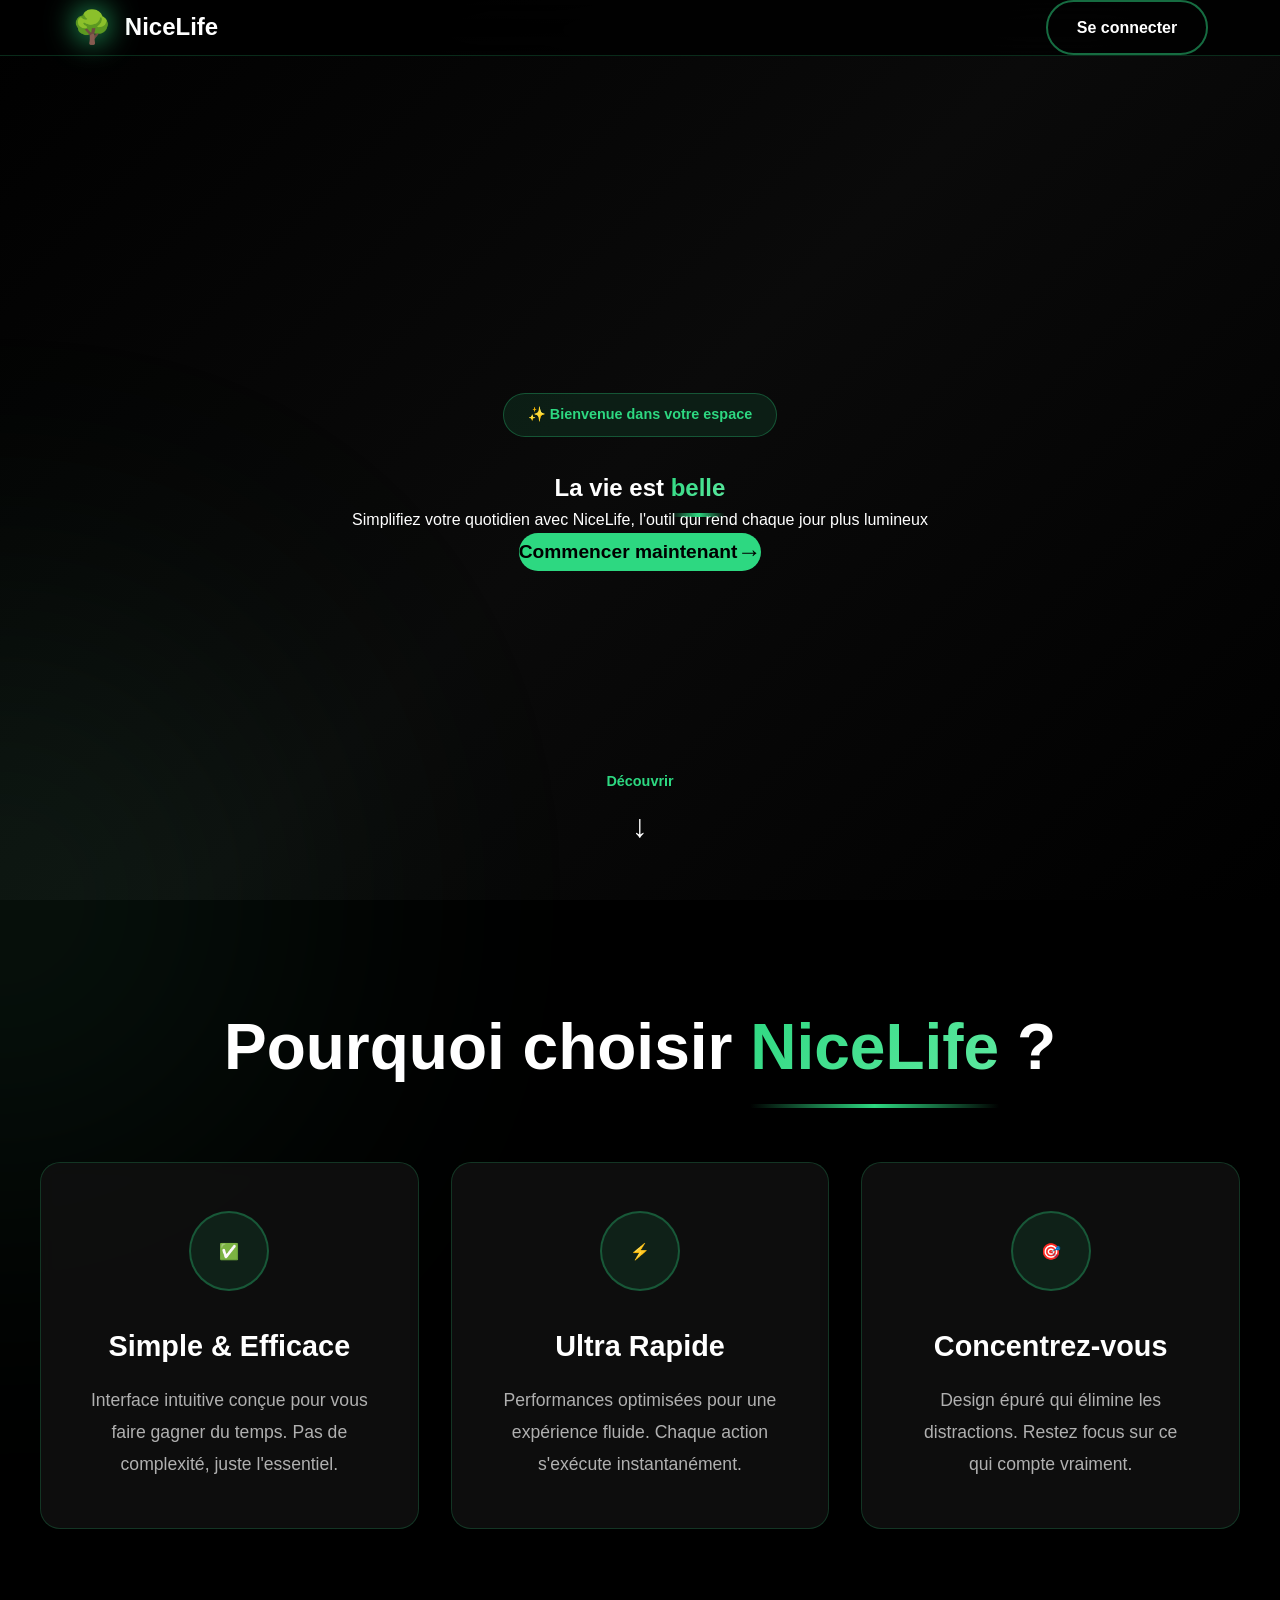
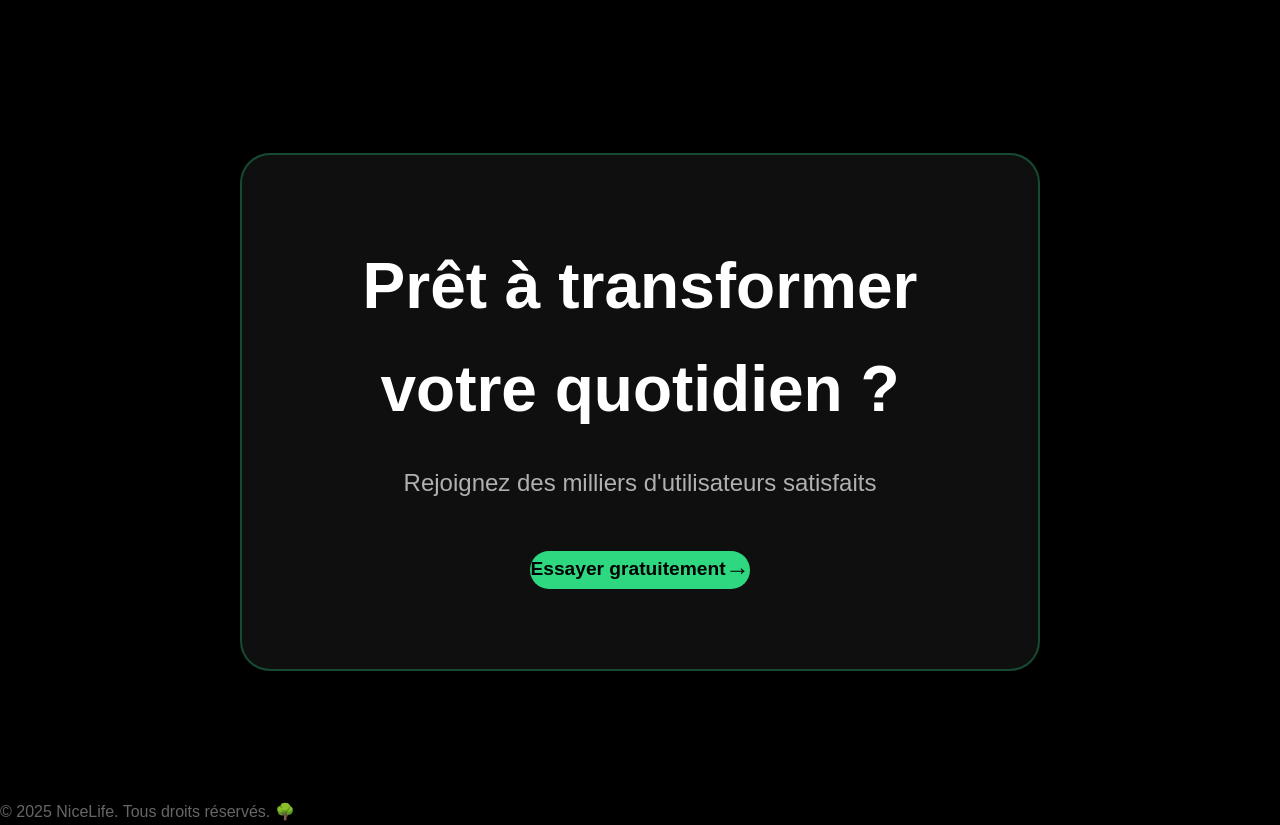
==== website/home.html @ 3c88d875 "first push" ====
<!DOCTYPE html>
<html lang="fr">
<head>
    <meta charset="UTF-8">
    <meta name="viewport" content="width=device-width, initial-scale=1.0">
    <title>NiceLife 🌳 - La vie est belle</title>
    <style>
        /* ============================================
           VARIABLES & RESET
           ============================================ */

        * {
            margin: 0;
            padding: 0;
            box-sizing: border-box;
        }

        body {
            font-family: -apple-system, BlinkMacSystemFont, 'Segoe UI', 'Roboto', sans-serif;
            background: #000000;
            color: #FFFFFF;
            overflow-x: hidden;
            line-height: 1.6;
        }

        /* ============================================
           EFFETS DE FOND ANIMÉS
           ============================================ */

        /* Gradient animé en arrière-plan */
        .animated-bg {
            position: fixed;
            top: 0;
            left: 0;
            width: 100%;
            height: 100%;
            background: linear-gradient(135deg, #000000 0%, #0a0a0a 50%, #000000 100%);
            z-index: 0;
        }

        /* Particules flottantes vertes */
        .particles {
            position: fixed;
            top: 0;
            left: 0;
            width: 100%;
            height: 100%;
            pointer-events: none;
            z-index: 1;
            overflow: hidden;
        }

        .particle {
            position: absolute;
            width: 4px;
            height: 4px;
            background: #2DD881;
            border-radius: 50%;
            opacity: 0;
            animation: float-up 20s infinite ease-in-out;
            box-shadow: 0 0 10px #2DD881;
        }

        .particle:nth-child(1) { left: 10%; animation-delay: 0s; animation-duration: 15s; }
        .particle:nth-child(2) { left: 20%; animation-delay: 2s; animation-duration: 18s; }
        .particle:nth-child(3) { left: 30%; animation-delay: 4s; animation-duration: 16s; }
        .particle:nth-child(4) { left: 40%; animation-delay: 6s; animation-duration: 20s; }
        .particle:nth-child(5) { left: 50%; animation-delay: 8s; animation-duration: 17s; }
        .particle:nth-child(6) { left: 60%; animation-delay: 3s; animation-duration: 19s; }
        .particle:nth-child(7) { left: 70%; animation-delay: 5s; animation-duration: 21s; }
        . particle:nth-child(8) { left: 80%; animation-delay: 7s; animation-duration: 16s; }
        .particle:nth-child(9) { left: 90%; animation-delay: 9s; animation-duration: 18s; }
        . particle:nth-child(10) { left: 15%; animation-delay: 1s; animation-duration: 22s; }

        @keyframes float-up {
            0% {
                transform: translateY(100vh) translateX(0) scale(0);
                opacity: 0;
            }
            10% {
                opacity: 1;
            }
            50% {
                transform: translateY(50vh) translateX(50px) scale(1);
                opacity: 0. 8;
            }
            90% {
                opacity: 1;
            }
            100% {
                transform: translateY(-100vh) translateX(-50px) scale(0. 5);
                opacity: 0;
            }
        }

        /* Lueurs vertes pulsantes */
        .glow {
            position: fixed;
            width: 800px;
            height: 800px;
            border-radius: 50%;
            filter: blur(150px);
            opacity: 0.15;
            z-index: 0;
            pointer-events: none;
            animation: pulse 10s ease-in-out infinite;
        }

        . glow-1 {
            background: radial-gradient(circle, #2DD881 0%, transparent 70%);
            top: -400px;
            right: -400px;
        }

        .glow-2 {
            background: radial-gradient(circle, #5FE9A0 0%, transparent 70%);
            bottom: -400px;
            left: -400px;
            animation-delay: 5s;
        }

        . glow-3 {
            background: radial-gradient(circle, #1BA760 0%, transparent 70%);
            top: 50%;
            left: 50%;
            transform: translate(-50%, -50%);
            animation-delay: 2. 5s;
        }

        @keyframes pulse {
            0%, 100% {
                transform: scale(1);
                opacity: 0.15;
            }
            50% {
                transform: scale(1.3);
                opacity: 0. 25;
            }
        }

        /* ============================================
           NAVBAR
           ============================================ */

        .navbar {
            position: fixed;
            top: 0;
            left: 0;
            right: 0;
            background: rgba(0, 0, 0, 0.8);
            backdrop-filter: blur(20px);
            border-bottom: 1px solid rgba(45, 216, 129, 0.2);
            padding: 1. 5rem 0;
            z-index: 1000;
            transition: all 0.3s ease;
        }

        .navbar.scrolled {
            padding: 1rem 0;
            background: rgba(0, 0, 0, 0. 95);
            box-shadow: 0 4px 30px rgba(45, 216, 129, 0.1);
        }

        .nav-container {
            max-width: 1200px;
            margin: 0 auto;
            padding: 0 2rem;
            display: flex;
            justify-content: space-between;
            align-items: center;
        }

        .logo {
            display: flex;
            align-items: center;
            gap: 0.8rem;
            font-size: 1.5rem;
            font-weight: 700;
            cursor: pointer;
            transition: transform 0.3s ease;
        }

        .logo:hover {
            transform: scale(1.05);
        }

        .logo-icon {
            font-size: 2rem;
            filter: drop-shadow(0 0 15px #2DD881);
            animation: rotate-slow 20s linear infinite;
        }

        @keyframes rotate-slow {
            from { transform: rotate(0deg); }
            to { transform: rotate(360deg); }
        }

        .nav-links {
            display: flex;
            gap: 1rem;
        }

        .btn-nav {
            background: transparent;
            color: #FFFFFF;
            padding: 0.8rem 1.8rem;
            border: 2px solid rgba(45, 216, 129, 0.5);
            border-radius: 50px;
            font-weight: 600;
            font-size: 1rem;
            cursor: pointer;
            transition: all 0.4s ease;
            position: relative;
            overflow: hidden;
            text-decoration: none;
            display: inline-block;
        }

        .btn-nav::before {
            content: '';
            position: absolute;
            top: 50%;
            left: 50%;
            width: 0;
            height: 0;
            background: #2DD881;
            border-radius: 50%;
            transform: translate(-50%, -50%);
            transition: width 0.6s ease, height 0.6s ease;
            z-index: -1;
        }

        . btn-nav:hover::before {
            width: 300px;
            height: 300px;
        }

        .btn-nav:hover {
            color: #000000;
            border-color: #2DD881;
            transform: translateY(-3px);
            box-shadow: 0 10px 30px rgba(45, 216, 129, 0.4);
        }

        /* ============================================
           HERO SECTION
           ============================================ */

        .hero {
            position: relative;
            min-height: 100vh;
            display: flex;
            align-items: center;
            justify-content: center;
            text-align: center;
            padding: 8rem 2rem 4rem;
            z-index: 10;
        }

        .hero-content {
            max-width: 900px;
        }

        .hero-badge {
            display: inline-block;
            background: rgba(45, 216, 129, 0.1);
            border: 1px solid rgba(45, 216, 129, 0.3);
            color: #2DD881;
            padding: 0.6rem 1.5rem;
            border-radius: 50px;
            font-size: 0.9rem;
            font-weight: 600;
            margin-bottom: 2rem;
            animation: fadeInDown 1s ease-out;
        }

        . hero-title {
            font-size: clamp(3rem, 10vw, 6rem);
            font-weight: 900;
            line-height: 1.1;
            margin-bottom: 2rem;
            letter-spacing: -0.03em;
            animation: fadeInUp 1s ease-out 0.2s backwards;
        }

        .gradient-text {
            background: linear-gradient(135deg, #2DD881 0%, #5FE9A0 100%);
            -webkit-background-clip: text;
            -webkit-text-fill-color: transparent;
            background-clip: text;
            position: relative;
            display: inline-block;
        }

        .gradient-text::after {
            content: '';
            position: absolute;
            bottom: -10px;
            left: 0;
            right: 0;
            height: 4px;
            background: linear-gradient(90deg, transparent, #2DD881, transparent);
            animation: shimmer 3s ease-in-out infinite;
        }

        @keyframes shimmer {
            0%, 100% { opacity: 0.3; }
            50% { opacity: 1; }
        }

        . hero-subtitle {
            font-size: clamp(1.2rem, 3vw, 1.8rem);
            color: #B0B0B0;
            max-width: 700px;
            margin: 0 auto 3rem;
            animation: fadeInUp 1s ease-out 0.4s backwards;
        }

        .hero-buttons {
            display: flex;
            gap: 1.5rem;
            justify-content: center;
            flex-wrap: wrap;
            animation: fadeInUp 1s ease-out 0.6s backwards;
        }

        .btn-primary {
            background: #2DD881;
            color: #000000;
            padding: 1. 2rem 3rem;
            border: none;
            border-radius: 50px;
            font-weight: 700;
            font-size: 1.2rem;
            cursor: pointer;
            transition: all 0. 4s ease;
            position: relative;
            overflow: hidden;
            text-decoration: none;
            display: inline-flex;
            align-items: center;
            gap: 0. 8rem;
        }

        .btn-primary::before {
            content: '';
            position: absolute;
            top: 0;
            left: -100%;
            width: 100%;
            height: 100%;
            background: linear-gradient(90deg, transparent, rgba(255, 255, 255, 0.3), transparent);
            transition: left 0.5s ease;
        }

        .btn-primary:hover::before {
            left: 100%;
        }

        .btn-primary:hover {
            background: #5FE9A0;
            transform: translateY(-5px);
            box-shadow: 0 15px 40px rgba(45, 216, 129, 0.5);
        }

        .btn-arrow {
            transition: transform 0.3s ease;
            font-size: 1.5rem;
        }

        .btn-primary:hover .btn-arrow {
            transform: translateX(5px);
        }

        /* ============================================
           FEATURES SECTION
           ============================================ */

        .features {
            position: relative;
            padding: 6rem 2rem;
            z-index: 10;
        }

        .features-container {
            max-width: 1200px;
            margin: 0 auto;
        }

        .section-title {
            font-size: clamp(2.5rem, 6vw, 4rem);
            font-weight: 800;
            text-align: center;
            margin-bottom: 4rem;
        }

        .features-grid {
            display: grid;
            grid-template-columns: repeat(auto-fit, minmax(300px, 1fr));
            gap: 2rem;
        }

        .feature-card {
            background: rgba(17, 17, 17, 0.8);
            backdrop-filter: blur(10px);
            border: 1px solid rgba(45, 216, 129, 0.2);
            border-radius: 20px;
            padding: 3rem;
            transition: all 0.5s ease;
            position: relative;
            overflow: hidden;
        }

        .feature-card::before {
            content: '';
            position: absolute;
            top: 0;
            left: 0;
            right: 0;
            height: 3px;
            background: linear-gradient(90deg, transparent, #2DD881, transparent);
            transform: translateX(-100%);
            transition: transform 0.8s ease;
        }

        .feature-card:hover::before {
            transform: translateX(100%);
        }

        .feature-card:hover {
            transform: translateY(-15px);
            border-color: #2DD881;
            box-shadow: 0 20px 50px rgba(45, 216, 129, 0.3);
            background: rgba(45, 216, 129, 0.05);
        }

        .feature-icon {
            width: 80px;
            height: 80px;
            display: flex;
            align-items: center;
            justify-content: center;
            background: rgba(45, 216, 129, 0.1);
            border: 2px solid rgba(45, 216, 129, 0.3);
            border-radius: 50%;
            font-size: 2. 5rem;
            margin: 0 auto 2rem;
            transition: all 0.5s ease;
        }

        .feature-card:hover .feature-icon {
            background: rgba(45, 216, 129, 0. 2);
            border-color: #2DD881;
            transform: scale(1.2) rotate(10deg);
            box-shadow: 0 0 40px rgba(45, 216, 129, 0.6);
        }

        .feature-title {
            font-size: 1.8rem;
            font-weight: 700;
            margin-bottom: 1rem;
            text-align: center;
        }

        .feature-description {
            color: #B0B0B0;
            text-align: center;
            line-height: 1.8;
            font-size: 1.1rem;
        }

        /* ============================================
           CTA SECTION
           ============================================ */

        .cta {
            position: relative;
            padding: 8rem 2rem;
            text-align: center;
            z-index: 10;
        }

        .cta-box {
            max-width: 800px;
            margin: 0 auto;
            background: rgba(17, 17, 17, 0.9);
            backdrop-filter: blur(20px);
            border: 2px solid rgba(45, 216, 129, 0.3);
            border-radius: 30px;
            padding: 5rem 3rem;
            position: relative;
            overflow: hidden;
        }

        .cta-box::before {
            content: '';
            position: absolute;
            top: -50%;
            left: -50%;
            width: 200%;
            height: 200%;
            background: conic-gradient(
                from 0deg,
                transparent 0%,
                rgba(45, 216, 129, 0. 1) 25%,
                transparent 50%,
                rgba(45, 216, 129, 0.1) 75%,
                transparent 100%
            );
            animation: rotate-gradient 8s linear infinite;
        }

        @keyframes rotate-gradient {
            from { transform: rotate(0deg); }
            to { transform: rotate(360deg); }
        }

        .cta-content {
            position: relative;
            z-index: 1;
        }

        .cta-title {
            font-size: clamp(2.5rem, 6vw, 4rem);
            font-weight: 800;
            margin-bottom: 1.5rem;
        }

        .cta-subtitle {
            font-size: clamp(1.2rem, 3vw, 1.5rem);
            color: #B0B0B0;
            margin-bottom: 3rem;
        }

        /* ============================================
           FOOTER
           ============================================ */

        . footer {
            position: relative;
            padding: 3rem 2rem;
            border-top: 1px solid rgba(45, 216, 129, 0.2);
            text-align: center;
            z-index: 10;
        }

        .footer-text {
            color: #666666;
            font-size: 1rem;
        }

        /* ============================================
           ANIMATIONS
           ============================================ */

        @keyframes fadeInUp {
            from {
                opacity: 0;
                transform: translateY(50px);
            }
            to {
                opacity: 1;
                transform: translateY(0);
            }
        }

        @keyframes fadeInDown {
            from {
                opacity: 0;
                transform: translateY(-30px);
            }
            to {
                opacity: 1;
                transform: translateY(0);
            }
        }

        /* ============================================
           RESPONSIVE
           ============================================ */

        @media (max-width: 768px) {
            .hero {
                padding: 6rem 1rem 3rem;
            }

            .hero-buttons {
                flex-direction: column;
                align-items: center;
            }

            .features-grid {
                grid-template-columns: 1fr;
            }

            .nav-links {
                gap: 0.5rem;
            }

            .btn-nav {
                padding: 0.6rem 1.2rem;
                font-size: 0.9rem;
            }

            .cta-box {
                padding: 3rem 1.5rem;
            }

            .particle:nth-child(n+6) {
                display: none;
            }
        }

        /* ============================================
           SCROLL INDICATOR
           ============================================ */

        .scroll-indicator {
            position: absolute;
            bottom: 3rem;
            left: 50%;
            transform: translateX(-50%);
            display: flex;
            flex-direction: column;
            align-items: center;
            gap: 0.5rem;
            opacity: 0. 6;
            animation: bounce 2s infinite;
        }

        .scroll-indicator span {
            color: #2DD881;
            font-size: 0.9rem;
            font-weight: 600;
        }

        .scroll-arrow {
            font-size: 2rem;
        }

        @keyframes bounce {
            0%, 100% { transform: translateX(-50%) translateY(0); }
            50% { transform: translateX(-50%) translateY(10px); }
        }
    </style>
</head>
<script>
    document.addEventListener("DOMContentLoaded", function () {
        // Lire et décoder les cookies
        const cookies = document.cookie.split("; ").reduce((acc, cookie) => {
            const [key, value] = cookie.split("=");
            acc[key] = decodeURIComponent(value);
            return acc;
        }, {});

        // Extraire le cookie 'username'
        const username = cookies["username"];

        if (username) {
            // Afficher le username s'il existe
            const welcomeUsername = document.getElementById("welcome-username");
            welcomeUsername.textContent = `👤 ${username}`;
            welcomeUsername.classList.remove("hidden");
        }
    });
</script>
<body>
    <!-- Arrière-plan animé -->
    <div class="animated-bg"></div>

    <!-- Particules flottantes -->
    <div class="particles">
        <div class="particle"></div>
        <div class="particle"></div>
        <div class="particle"></div>
        <div class="particle"></div>
        <div class="particle"></div>
        <div class="particle"></div>
        <div class="particle"></div>
        <div class="particle"></div>
        <div class="particle"></div>
        <div class="particle"></div>
    </div>

    <!-- Lueurs vertes -->
    <div class="glow glow-1"></div>
    <div class="glow glow-2"></div>
    <div class="glow glow-3"></div>

    <!-- NAVBAR -->
    <nav class="navbar" id="navbar">
        <div class="nav-container">
            <div class="logo">
                <span class="logo-icon">🌳</span>
                <span>NiceLife</span>
            </div>
            <div class="nav-links">
                <a href="/login.py" class="btn-nav">Se connecter</a>
            </div>
        </div>
    </nav>

    <!-- HERO -->
    <section class="hero">
        <div class="hero-content">
            <div class="hero-badge">✨ Bienvenue dans votre espace</div>
                <span id="welcome-username" class="username hidden"></span>
            <h1 class="hero-title">
                La vie est <span class="gradient-text">belle</span>
            </h1>

            <p class="hero-subtitle">
                Simplifiez votre quotidien avec NiceLife, l'outil qui rend chaque jour plus lumineux
            </p>

            <div class="hero-buttons">
                <a href="/login.py" class="btn-primary">
                    Commencer maintenant
                    <span class="btn-arrow">→</span>
                </a>
            </div>
        </div>

        <div class="scroll-indicator">
            <span>Découvrir</span>
            <div class="scroll-arrow">↓</div>
        </div>
    </section>

    <!-- FEATURES -->
    <section class="features">
        <div class="features-container">
            <h2 class="section-title">
                Pourquoi choisir <span class="gradient-text">NiceLife</span> ?
            </h2>

            <div class="features-grid">
                <div class="feature-card">
                    <div class="feature-icon">✅</div>
                    <h3 class="feature-title">Simple & Efficace</h3>
                    <p class="feature-description">
                        Interface intuitive conçue pour vous faire gagner du temps.
                        Pas de complexité, juste l'essentiel.
                    </p>
                </div>

                <div class="feature-card">
                    <div class="feature-icon">⚡</div>
                    <h3 class="feature-title">Ultra Rapide</h3>
                    <p class="feature-description">
                        Performances optimisées pour une expérience fluide.
                        Chaque action s'exécute instantanément.
                    </p>
                </div>

                <div class="feature-card">
                    <div class="feature-icon">🎯</div>
                    <h3 class="feature-title">Concentrez-vous</h3>
                    <p class="feature-description">
                        Design épuré qui élimine les distractions.
                        Restez focus sur ce qui compte vraiment.
                    </p>
                </div>
            </div>
        </div>
    </section>

    <!-- CTA -->
    <section class="cta">
        <div class="cta-box">
            <div class="cta-content">
                <h2 class="cta-title">Prêt à transformer votre quotidien ?</h2>
                <p class="cta-subtitle">Rejoignez des milliers d'utilisateurs satisfaits</p>
                <a href="/login.py" class="btn-primary">
                    Essayer gratuitement
                    <span class="btn-arrow">→</span>
                </a>
            </div>
        </div>
    </section>

    <!-- FOOTER -->
    <footer class="footer">
        <p class="footer-text">© 2025 NiceLife.  Tous droits réservés.  🌳</p>
    </footer>

    <!-- JavaScript pour effet navbar au scroll -->
    <script>
        window.addEventListener('scroll', () => {
            const navbar = document.getElementById('navbar');
            if (window.scrollY > 50) {
                navbar.classList.add('scrolled');
            } else {
                navbar.classList.remove('scrolled');
            }
        });

        // Ajout pour afficher le cookie 'username' dynamiquement
        document.addEventListener("DOMContentLoaded", function () {
            // Lire et décoder les cookies
            const cookies = document.cookie.split("; ").reduce((acc, cookie) => {
                const [key, value] = cookie.split("=");
                acc[key] = decodeURIComponent(value);
                return acc;
            }, {});

            // Extraire le cookie 'username'
            const username = cookies["username"];

            if (username) {
                // Afficher le username s'il existe
                const welcomeUsername = document.getElementById("welcome-username");
                welcomeUsername.textContent = `👤 ${username}`;
                welcomeUsername.classList.remove("hidden");
            }
        });
    </script>
</body>
</html>
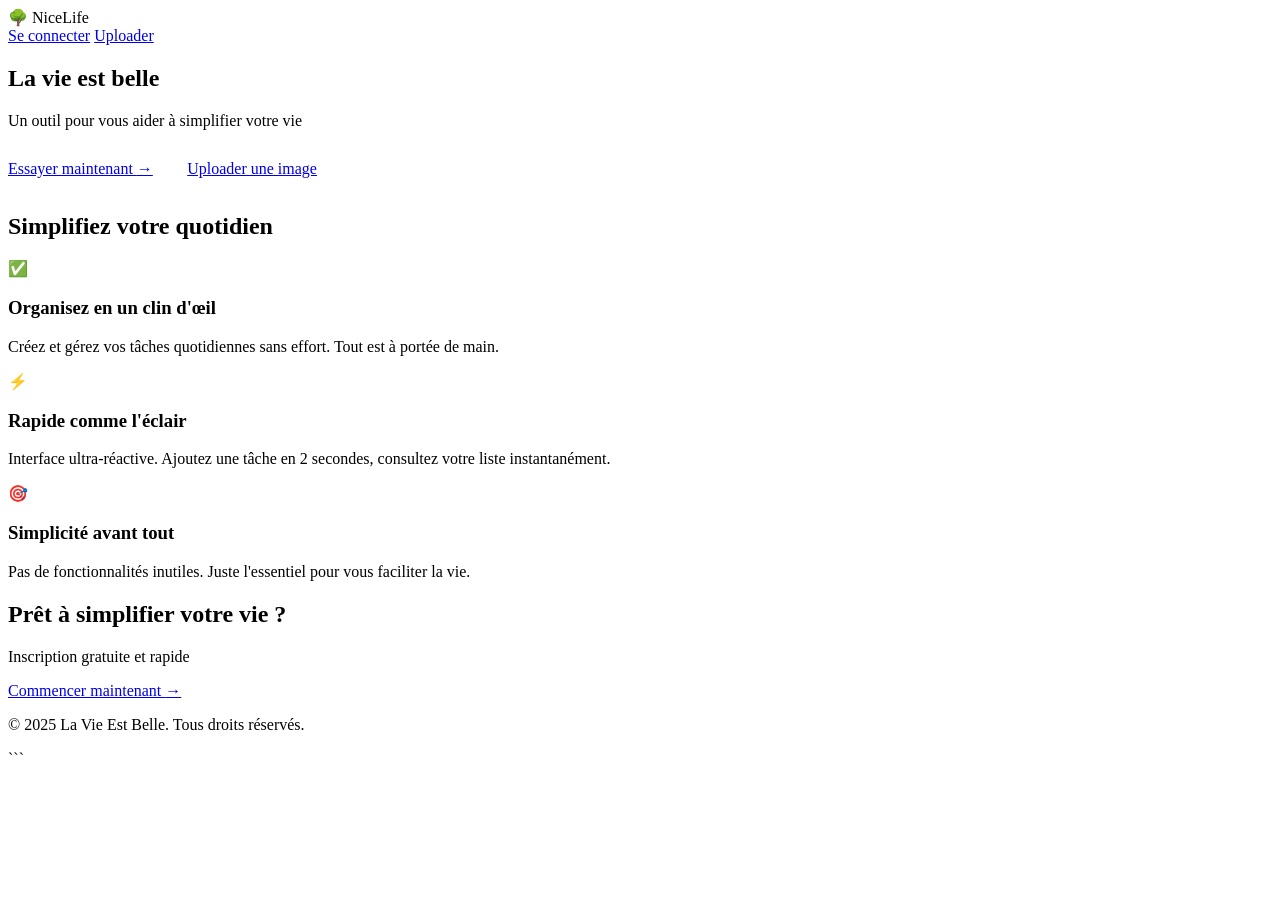
==== commit 229e7923: "no" ====
--- a/website/home.html
+++ b/website/home.html
@@ -4,761 +4,107 @@
     <meta charset="UTF-8">
     <meta name="viewport" content="width=device-width, initial-scale=1.0">
     <title>NiceLife 🌳 - La vie est belle</title>
-    <style>
-        /* ============================================
-           VARIABLES & RESET
-           ============================================ */
+    <link rel="stylesheet" href="/nicelife-style.css">
+</head>
 
-        * {
-            margin: 0;
-            padding: 0;
-            box-sizing: border-box;
-        }
-
-        body {
-            font-family: -apple-system, BlinkMacSystemFont, 'Segoe UI', 'Roboto', sans-serif;
-            background: #000000;
-            color: #FFFFFF;
-            overflow-x: hidden;
-            line-height: 1.6;
-        }
-
-        /* ============================================
-           EFFETS DE FOND ANIMÉS
-           ============================================ */
-
-        /* Gradient animé en arrière-plan */
-        .animated-bg {
-            position: fixed;
-            top: 0;
-            left: 0;
-            width: 100%;
-            height: 100%;
-            background: linear-gradient(135deg, #000000 0%, #0a0a0a 50%, #000000 100%);
-            z-index: 0;
-        }
-
-        /* Particules flottantes vertes */
-        .particles {
-            position: fixed;
-            top: 0;
-            left: 0;
-            width: 100%;
-            height: 100%;
-            pointer-events: none;
-            z-index: 1;
-            overflow: hidden;
-        }
-
-        .particle {
-            position: absolute;
-            width: 4px;
-            height: 4px;
-            background: #2DD881;
-            border-radius: 50%;
-            opacity: 0;
-            animation: float-up 20s infinite ease-in-out;
-            box-shadow: 0 0 10px #2DD881;
-        }
-
-        .particle:nth-child(1) { left: 10%; animation-delay: 0s; animation-duration: 15s; }
-        .particle:nth-child(2) { left: 20%; animation-delay: 2s; animation-duration: 18s; }
-        .particle:nth-child(3) { left: 30%; animation-delay: 4s; animation-duration: 16s; }
-        .particle:nth-child(4) { left: 40%; animation-delay: 6s; animation-duration: 20s; }
-        .particle:nth-child(5) { left: 50%; animation-delay: 8s; animation-duration: 17s; }
-        .particle:nth-child(6) { left: 60%; animation-delay: 3s; animation-duration: 19s; }
-        .particle:nth-child(7) { left: 70%; animation-delay: 5s; animation-duration: 21s; }
-        . particle:nth-child(8) { left: 80%; animation-delay: 7s; animation-duration: 16s; }
-        .particle:nth-child(9) { left: 90%; animation-delay: 9s; animation-duration: 18s; }
-        . particle:nth-child(10) { left: 15%; animation-delay: 1s; animation-duration: 22s; }
-
-        @keyframes float-up {
-            0% {
-                transform: translateY(100vh) translateX(0) scale(0);
-                opacity: 0;
-            }
-            10% {
-                opacity: 1;
-            }
-            50% {
-                transform: translateY(50vh) translateX(50px) scale(1);
-                opacity: 0. 8;
-            }
-            90% {
-                opacity: 1;
-            }
-            100% {
-                transform: translateY(-100vh) translateX(-50px) scale(0. 5);
-                opacity: 0;
-            }
-        }
-
-        /* Lueurs vertes pulsantes */
-        .glow {
-            position: fixed;
-            width: 800px;
-            height: 800px;
-            border-radius: 50%;
-            filter: blur(150px);
-            opacity: 0.15;
-            z-index: 0;
-            pointer-events: none;
-            animation: pulse 10s ease-in-out infinite;
-        }
-
-        . glow-1 {
-            background: radial-gradient(circle, #2DD881 0%, transparent 70%);
-            top: -400px;
-            right: -400px;
-        }
-
-        .glow-2 {
-            background: radial-gradient(circle, #5FE9A0 0%, transparent 70%);
-            bottom: -400px;
-            left: -400px;
-            animation-delay: 5s;
-        }
-
-        . glow-3 {
-            background: radial-gradient(circle, #1BA760 0%, transparent 70%);
-            top: 50%;
-            left: 50%;
-            transform: translate(-50%, -50%);
-            animation-delay: 2. 5s;
-        }
-
-        @keyframes pulse {
-            0%, 100% {
-                transform: scale(1);
-                opacity: 0.15;
-            }
-            50% {
-                transform: scale(1.3);
-                opacity: 0. 25;
-            }
-        }
-
-        /* ============================================
-           NAVBAR
-           ============================================ */
-
-        .navbar {
-            position: fixed;
-            top: 0;
-            left: 0;
-            right: 0;
-            background: rgba(0, 0, 0, 0.8);
-            backdrop-filter: blur(20px);
-            border-bottom: 1px solid rgba(45, 216, 129, 0.2);
-            padding: 1. 5rem 0;
-            z-index: 1000;
-            transition: all 0.3s ease;
-        }
-
-        .navbar.scrolled {
-            padding: 1rem 0;
-            background: rgba(0, 0, 0, 0. 95);
-            box-shadow: 0 4px 30px rgba(45, 216, 129, 0.1);
-        }
-
-        .nav-container {
-            max-width: 1200px;
-            margin: 0 auto;
-            padding: 0 2rem;
-            display: flex;
-            justify-content: space-between;
-            align-items: center;
-        }
-
-        .logo {
-            display: flex;
-            align-items: center;
-            gap: 0.8rem;
-            font-size: 1.5rem;
-            font-weight: 700;
-            cursor: pointer;
-            transition: transform 0.3s ease;
-        }
-
-        .logo:hover {
-            transform: scale(1.05);
-        }
-
-        .logo-icon {
-            font-size: 2rem;
-            filter: drop-shadow(0 0 15px #2DD881);
-            animation: rotate-slow 20s linear infinite;
-        }
-
-        @keyframes rotate-slow {
-            from { transform: rotate(0deg); }
-            to { transform: rotate(360deg); }
-        }
-
-        .nav-links {
-            display: flex;
-            gap: 1rem;
-        }
-
-        .btn-nav {
-            background: transparent;
-            color: #FFFFFF;
-            padding: 0.8rem 1.8rem;
-            border: 2px solid rgba(45, 216, 129, 0.5);
-            border-radius: 50px;
-            font-weight: 600;
-            font-size: 1rem;
-            cursor: pointer;
-            transition: all 0.4s ease;
-            position: relative;
-            overflow: hidden;
-            text-decoration: none;
-            display: inline-block;
-        }
-
-        .btn-nav::before {
-            content: '';
-            position: absolute;
-            top: 50%;
-            left: 50%;
-            width: 0;
-            height: 0;
-            background: #2DD881;
-            border-radius: 50%;
-            transform: translate(-50%, -50%);
-            transition: width 0.6s ease, height 0.6s ease;
-            z-index: -1;
-        }
-
-        . btn-nav:hover::before {
-            width: 300px;
-            height: 300px;
-        }
-
-        .btn-nav:hover {
-            color: #000000;
-            border-color: #2DD881;
-            transform: translateY(-3px);
-            box-shadow: 0 10px 30px rgba(45, 216, 129, 0.4);
-        }
-
-        /* ============================================
-           HERO SECTION
-           ============================================ */
-
-        .hero {
-            position: relative;
-            min-height: 100vh;
-            display: flex;
-            align-items: center;
-            justify-content: center;
-            text-align: center;
-            padding: 8rem 2rem 4rem;
-            z-index: 10;
-        }
-
-        .hero-content {
-            max-width: 900px;
-        }
-
-        .hero-badge {
-            display: inline-block;
-            background: rgba(45, 216, 129, 0.1);
-            border: 1px solid rgba(45, 216, 129, 0.3);
-            color: #2DD881;
-            padding: 0.6rem 1.5rem;
-            border-radius: 50px;
-            font-size: 0.9rem;
-            font-weight: 600;
-            margin-bottom: 2rem;
-            animation: fadeInDown 1s ease-out;
-        }
-
-        . hero-title {
-            font-size: clamp(3rem, 10vw, 6rem);
-            font-weight: 900;
-            line-height: 1.1;
-            margin-bottom: 2rem;
-            letter-spacing: -0.03em;
-            animation: fadeInUp 1s ease-out 0.2s backwards;
-        }
-
-        .gradient-text {
-            background: linear-gradient(135deg, #2DD881 0%, #5FE9A0 100%);
-            -webkit-background-clip: text;
-            -webkit-text-fill-color: transparent;
-            background-clip: text;
-            position: relative;
-            display: inline-block;
-        }
-
-        .gradient-text::after {
-            content: '';
-            position: absolute;
-            bottom: -10px;
-            left: 0;
-            right: 0;
-            height: 4px;
-            background: linear-gradient(90deg, transparent, #2DD881, transparent);
-            animation: shimmer 3s ease-in-out infinite;
-        }
-
-        @keyframes shimmer {
-            0%, 100% { opacity: 0.3; }
-            50% { opacity: 1; }
-        }
-
-        . hero-subtitle {
-            font-size: clamp(1.2rem, 3vw, 1.8rem);
-            color: #B0B0B0;
-            max-width: 700px;
-            margin: 0 auto 3rem;
-            animation: fadeInUp 1s ease-out 0.4s backwards;
-        }
-
-        .hero-buttons {
-            display: flex;
-            gap: 1.5rem;
-            justify-content: center;
-            flex-wrap: wrap;
-            animation: fadeInUp 1s ease-out 0.6s backwards;
-        }
-
-        .btn-primary {
-            background: #2DD881;
-            color: #000000;
-            padding: 1. 2rem 3rem;
-            border: none;
-            border-radius: 50px;
-            font-weight: 700;
-            font-size: 1.2rem;
-            cursor: pointer;
-            transition: all 0. 4s ease;
-            position: relative;
-            overflow: hidden;
-            text-decoration: none;
-            display: inline-flex;
-            align-items: center;
-            gap: 0. 8rem;
-        }
-
-        .btn-primary::before {
-            content: '';
-            position: absolute;
-            top: 0;
-            left: -100%;
-            width: 100%;
-            height: 100%;
-            background: linear-gradient(90deg, transparent, rgba(255, 255, 255, 0.3), transparent);
-            transition: left 0.5s ease;
-        }
-
-        .btn-primary:hover::before {
-            left: 100%;
-        }
-
-        .btn-primary:hover {
-            background: #5FE9A0;
-            transform: translateY(-5px);
-            box-shadow: 0 15px 40px rgba(45, 216, 129, 0.5);
-        }
-
-        .btn-arrow {
-            transition: transform 0.3s ease;
-            font-size: 1.5rem;
-        }
-
-        .btn-primary:hover .btn-arrow {
-            transform: translateX(5px);
-        }
-
-        /* ============================================
-           FEATURES SECTION
-           ============================================ */
-
-        .features {
-            position: relative;
-            padding: 6rem 2rem;
-            z-index: 10;
-        }
-
-        .features-container {
-            max-width: 1200px;
-            margin: 0 auto;
-        }
-
-        .section-title {
-            font-size: clamp(2.5rem, 6vw, 4rem);
-            font-weight: 800;
-            text-align: center;
-            margin-bottom: 4rem;
-        }
-
-        .features-grid {
-            display: grid;
-            grid-template-columns: repeat(auto-fit, minmax(300px, 1fr));
-            gap: 2rem;
-        }
-
-        .feature-card {
-            background: rgba(17, 17, 17, 0.8);
-            backdrop-filter: blur(10px);
-            border: 1px solid rgba(45, 216, 129, 0.2);
-            border-radius: 20px;
-            padding: 3rem;
-            transition: all 0.5s ease;
-            position: relative;
-            overflow: hidden;
-        }
-
-        .feature-card::before {
-            content: '';
-            position: absolute;
-            top: 0;
-            left: 0;
-            right: 0;
-            height: 3px;
-            background: linear-gradient(90deg, transparent, #2DD881, transparent);
-            transform: translateX(-100%);
-            transition: transform 0.8s ease;
-        }
-
-        .feature-card:hover::before {
-            transform: translateX(100%);
-        }
-
-        .feature-card:hover {
-            transform: translateY(-15px);
-            border-color: #2DD881;
-            box-shadow: 0 20px 50px rgba(45, 216, 129, 0.3);
-            background: rgba(45, 216, 129, 0.05);
-        }
-
-        .feature-icon {
-            width: 80px;
-            height: 80px;
-            display: flex;
-            align-items: center;
-            justify-content: center;
-            background: rgba(45, 216, 129, 0.1);
-            border: 2px solid rgba(45, 216, 129, 0.3);
-            border-radius: 50%;
-            font-size: 2. 5rem;
-            margin: 0 auto 2rem;
-            transition: all 0.5s ease;
-        }
-
-        .feature-card:hover .feature-icon {
-            background: rgba(45, 216, 129, 0. 2);
-            border-color: #2DD881;
-            transform: scale(1.2) rotate(10deg);
-            box-shadow: 0 0 40px rgba(45, 216, 129, 0.6);
-        }
-
-        .feature-title {
-            font-size: 1.8rem;
-            font-weight: 700;
-            margin-bottom: 1rem;
-            text-align: center;
-        }
-
-        .feature-description {
-            color: #B0B0B0;
-            text-align: center;
-            line-height: 1.8;
-            font-size: 1.1rem;
-        }
-
-        /* ============================================
-           CTA SECTION
-           ============================================ */
-
-        .cta {
-            position: relative;
-            padding: 8rem 2rem;
-            text-align: center;
-            z-index: 10;
-        }
-
-        .cta-box {
-            max-width: 800px;
-            margin: 0 auto;
-            background: rgba(17, 17, 17, 0.9);
-            backdrop-filter: blur(20px);
-            border: 2px solid rgba(45, 216, 129, 0.3);
-            border-radius: 30px;
-            padding: 5rem 3rem;
-            position: relative;
-            overflow: hidden;
-        }
-
-        .cta-box::before {
-            content: '';
-            position: absolute;
-            top: -50%;
-            left: -50%;
-            width: 200%;
-            height: 200%;
-            background: conic-gradient(
-                from 0deg,
-                transparent 0%,
-                rgba(45, 216, 129, 0. 1) 25%,
-                transparent 50%,
-                rgba(45, 216, 129, 0.1) 75%,
-                transparent 100%
-            );
-            animation: rotate-gradient 8s linear infinite;
-        }
-
-        @keyframes rotate-gradient {
-            from { transform: rotate(0deg); }
-            to { transform: rotate(360deg); }
-        }
-
-        .cta-content {
-            position: relative;
-            z-index: 1;
-        }
-
-        .cta-title {
-            font-size: clamp(2.5rem, 6vw, 4rem);
-            font-weight: 800;
-            margin-bottom: 1.5rem;
-        }
-
-        .cta-subtitle {
-            font-size: clamp(1.2rem, 3vw, 1.5rem);
-            color: #B0B0B0;
-            margin-bottom: 3rem;
-        }
-
-        /* ============================================
-           FOOTER
-           ============================================ */
-
-        . footer {
-            position: relative;
-            padding: 3rem 2rem;
-            border-top: 1px solid rgba(45, 216, 129, 0.2);
-            text-align: center;
-            z-index: 10;
-        }
-
-        .footer-text {
-            color: #666666;
-            font-size: 1rem;
-        }
-
-        /* ============================================
-           ANIMATIONS
-           ============================================ */
-
-        @keyframes fadeInUp {
-            from {
-                opacity: 0;
-                transform: translateY(50px);
-            }
-            to {
-                opacity: 1;
-                transform: translateY(0);
-            }
-        }
-
-        @keyframes fadeInDown {
-            from {
-                opacity: 0;
-                transform: translateY(-30px);
-            }
-            to {
-                opacity: 1;
-                transform: translateY(0);
-            }
-        }
-
-        /* ============================================
-           RESPONSIVE
-           ============================================ */
-
-        @media (max-width: 768px) {
-            .hero {
-                padding: 6rem 1rem 3rem;
-            }
-
-            .hero-buttons {
-                flex-direction: column;
-                align-items: center;
-            }
-
-            .features-grid {
-                grid-template-columns: 1fr;
-            }
-
-            .nav-links {
-                gap: 0.5rem;
-            }
-
-            .btn-nav {
-                padding: 0.6rem 1.2rem;
-                font-size: 0.9rem;
-            }
-
-            .cta-box {
-                padding: 3rem 1.5rem;
-            }
-
-            .particle:nth-child(n+6) {
-                display: none;
-            }
-        }
-
-        /* ============================================
-           SCROLL INDICATOR
-           ============================================ */
-
-        .scroll-indicator {
-            position: absolute;
-            bottom: 3rem;
-            left: 50%;
-            transform: translateX(-50%);
-            display: flex;
-            flex-direction: column;
-            align-items: center;
-            gap: 0.5rem;
-            opacity: 0. 6;
-            animation: bounce 2s infinite;
-        }
-
-        .scroll-indicator span {
-            color: #2DD881;
-            font-size: 0.9rem;
-            font-weight: 600;
-        }
-
-        .scroll-arrow {
-            font-size: 2rem;
-        }
-
-        @keyframes bounce {
-            0%, 100% { transform: translateX(-50%) translateY(0); }
-            50% { transform: translateX(-50%) translateY(10px); }
-        }
-    </style>
-</head>
-<script>
-    document.addEventListener("DOMContentLoaded", function () {
-        // Lire et décoder les cookies
-        const cookies = document.cookie.split("; ").reduce((acc, cookie) => {
-            const [key, value] = cookie.split("=");
-            acc[key] = decodeURIComponent(value);
-            return acc;
-        }, {});
-
-        // Extraire le cookie 'username'
-        const username = cookies["username"];
-
-        if (username) {
-            // Afficher le username s'il existe
-            const welcomeUsername = document.getElementById("welcome-username");
-            welcomeUsername.textContent = `👤 ${username}`;
-            welcomeUsername.classList.remove("hidden");
-        }
-    });
-</script>
 <body>
-    <!-- Arrière-plan animé -->
-    <div class="animated-bg"></div>
-
-    <!-- Particules flottantes -->
+    <!-- Particules animées en fond -->
     <div class="particles">
-        <div class="particle"></div>
-        <div class="particle"></div>
-        <div class="particle"></div>
-        <div class="particle"></div>
-        <div class="particle"></div>
-        <div class="particle"></div>
-        <div class="particle"></div>
-        <div class="particle"></div>
-        <div class="particle"></div>
-        <div class="particle"></div>
+        <span></span>
+        <span></span>
+        <span></span>
+        <span></span>
+        <span></span>
     </div>
 
-    <!-- Lueurs vertes -->
+    <!-- Effets lumineux verts -->
     <div class="glow glow-1"></div>
     <div class="glow glow-2"></div>
-    <div class="glow glow-3"></div>
 
     <!-- NAVBAR -->
-    <nav class="navbar" id="navbar">
-        <div class="nav-container">
+    <nav class="navbar">
+        <div class="container">
+            <!-- Logo -->
             <div class="logo">
                 <span class="logo-icon">🌳</span>
-                <span>NiceLife</span>
+                <span class="logo-text">NiceLife</span>
             </div>
+
+            <!-- Liens de navigation -->
             <div class="nav-links">
                 <a href="/login.py" class="btn-nav">Se connecter</a>
+                <!-- Bouton ajouté pour accéder à la page d'upload -->
+                <a href="/upload" class="btn-nav">Uploader</a>
             </div>
         </div>
     </nav>
 
     <!-- HERO -->
     <section class="hero">
-        <div class="hero-content">
-            <div class="hero-badge">✨ Bienvenue dans votre espace</div>
-                <span id="welcome-username" class="username hidden"></span>
+        <div class="container">
+            <!-- Titre principal -->
             <h1 class="hero-title">
-                La vie est <span class="gradient-text">belle</span>
+                La vie est <span class="highlight">belle</span>
             </h1>
 
+            <!-- Sous-titre -->
             <p class="hero-subtitle">
-                Simplifiez votre quotidien avec NiceLife, l'outil qui rend chaque jour plus lumineux
+                Un outil pour vous aider à simplifier votre vie
             </p>
 
-            <div class="hero-buttons">
-                <a href="/login.py" class="btn-primary">
-                    Commencer maintenant
-                    <span class="btn-arrow">→</span>
-                </a>
+            <!-- Boutons principaux -->
+            <div style="display:inline-flex; gap:12px; align-items:center; justify-content:center;">
+              <a href="/login.py" class="btn-primary">
+                  Essayer maintenant
+                  <span class="btn-arrow">→</span>
+              </a>
+              <!-- Bouton ajouté pour accéder à la page d'upload -->
+              <a href="/upload" class="btn-nav" style="padding:0.9rem 1.4rem; border-radius:50px;">
+                Uploader une image
+              </a>
             </div>
-        </div>
-
-        <div class="scroll-indicator">
-            <span>Découvrir</span>
-            <div class="scroll-arrow">↓</div>
         </div>
     </section>
 
     <!-- FEATURES -->
     <section class="features">
-        <div class="features-container">
-            <h2 class="section-title">
-                Pourquoi choisir <span class="gradient-text">NiceLife</span> ?
-            </h2>
+        <div class="container">
+            <h2 class="section-title">Simplifiez votre quotidien</h2>
 
             <div class="features-grid">
+                <!-- Feature 1 -->
                 <div class="feature-card">
-                    <div class="feature-icon">✅</div>
-                    <h3 class="feature-title">Simple & Efficace</h3>
+                    <div class="feature-icon">
+                        <span>✅</span>
+                    </div>
+                    <h3 class="feature-title">Organisez en un clin d'œil</h3>
                     <p class="feature-description">
-                        Interface intuitive conçue pour vous faire gagner du temps.
-                        Pas de complexité, juste l'essentiel.
+                        Créez et gérez vos tâches quotidiennes sans effort.
+                        Tout est à portée de main.
                     </p>
                 </div>
 
+                <!-- Feature 2 -->
                 <div class="feature-card">
-                    <div class="feature-icon">⚡</div>
-                    <h3 class="feature-title">Ultra Rapide</h3>
+                    <div class="feature-icon">
+                        <span>⚡</span>
+                    </div>
+                    <h3 class="feature-title">Rapide comme l'éclair</h3>
                     <p class="feature-description">
-                        Performances optimisées pour une expérience fluide.
-                        Chaque action s'exécute instantanément.
+                        Interface ultra-réactive.  Ajoutez une tâche en 2 secondes,
+                        consultez votre liste instantanément.
                     </p>
                 </div>
 
+                <!-- Feature 3 -->
                 <div class="feature-card">
-                    <div class="feature-icon">🎯</div>
-                    <h3 class="feature-title">Concentrez-vous</h3>
+                    <div class="feature-icon">
+                        <span>🎯</span>
+                    </div>
+                    <h3 class="feature-title">Simplicité avant tout</h3>
                     <p class="feature-description">
-                        Design épuré qui élimine les distractions.
-                        Restez focus sur ce qui compte vraiment.
+                        Pas de fonctionnalités inutiles. Juste l'essentiel
+                        pour vous faciliter la vie.
                     </p>
                 </div>
             </div>
@@ -767,53 +113,23 @@
 
     <!-- CTA -->
     <section class="cta">
-        <div class="cta-box">
-            <div class="cta-content">
-                <h2 class="cta-title">Prêt à transformer votre quotidien ?</h2>
-                <p class="cta-subtitle">Rejoignez des milliers d'utilisateurs satisfaits</p>
-                <a href="/login.py" class="btn-primary">
-                    Essayer gratuitement
-                    <span class="btn-arrow">→</span>
-                </a>
-            </div>
+        <div class="container">
+            <h2 class="cta-title">Prêt à simplifier votre vie ?</h2>
+            <p class="cta-subtitle">Inscription gratuite et rapide</p>
+            <a href="/login.py" class="btn-cta">
+                Commencer maintenant
+                <span class="btn-arrow">→</span>
+            </a>
         </div>
     </section>
 
     <!-- FOOTER -->
     <footer class="footer">
-        <p class="footer-text">© 2025 NiceLife.  Tous droits réservés.  🌳</p>
+        <div class="container">
+            <p class="footer-text">© 2025 La Vie Est Belle. Tous droits réservés.</p>
+        </div>
     </footer>
 
-    <!-- JavaScript pour effet navbar au scroll -->
-    <script>
-        window.addEventListener('scroll', () => {
-            const navbar = document.getElementById('navbar');
-            if (window.scrollY > 50) {
-                navbar.classList.add('scrolled');
-            } else {
-                navbar.classList.remove('scrolled');
-            }
-        });
-
-        // Ajout pour afficher le cookie 'username' dynamiquement
-        document.addEventListener("DOMContentLoaded", function () {
-            // Lire et décoder les cookies
-            const cookies = document.cookie.split("; ").reduce((acc, cookie) => {
-                const [key, value] = cookie.split("=");
-                acc[key] = decodeURIComponent(value);
-                return acc;
-            }, {});
-
-            // Extraire le cookie 'username'
-            const username = cookies["username"];
-
-            if (username) {
-                // Afficher le username s'il existe
-                const welcomeUsername = document.getElementById("welcome-username");
-                welcomeUsername.textContent = `👤 ${username}`;
-                welcomeUsername.classList.remove("hidden");
-            }
-        });
-    </script>
 </body>
 </html>
+```
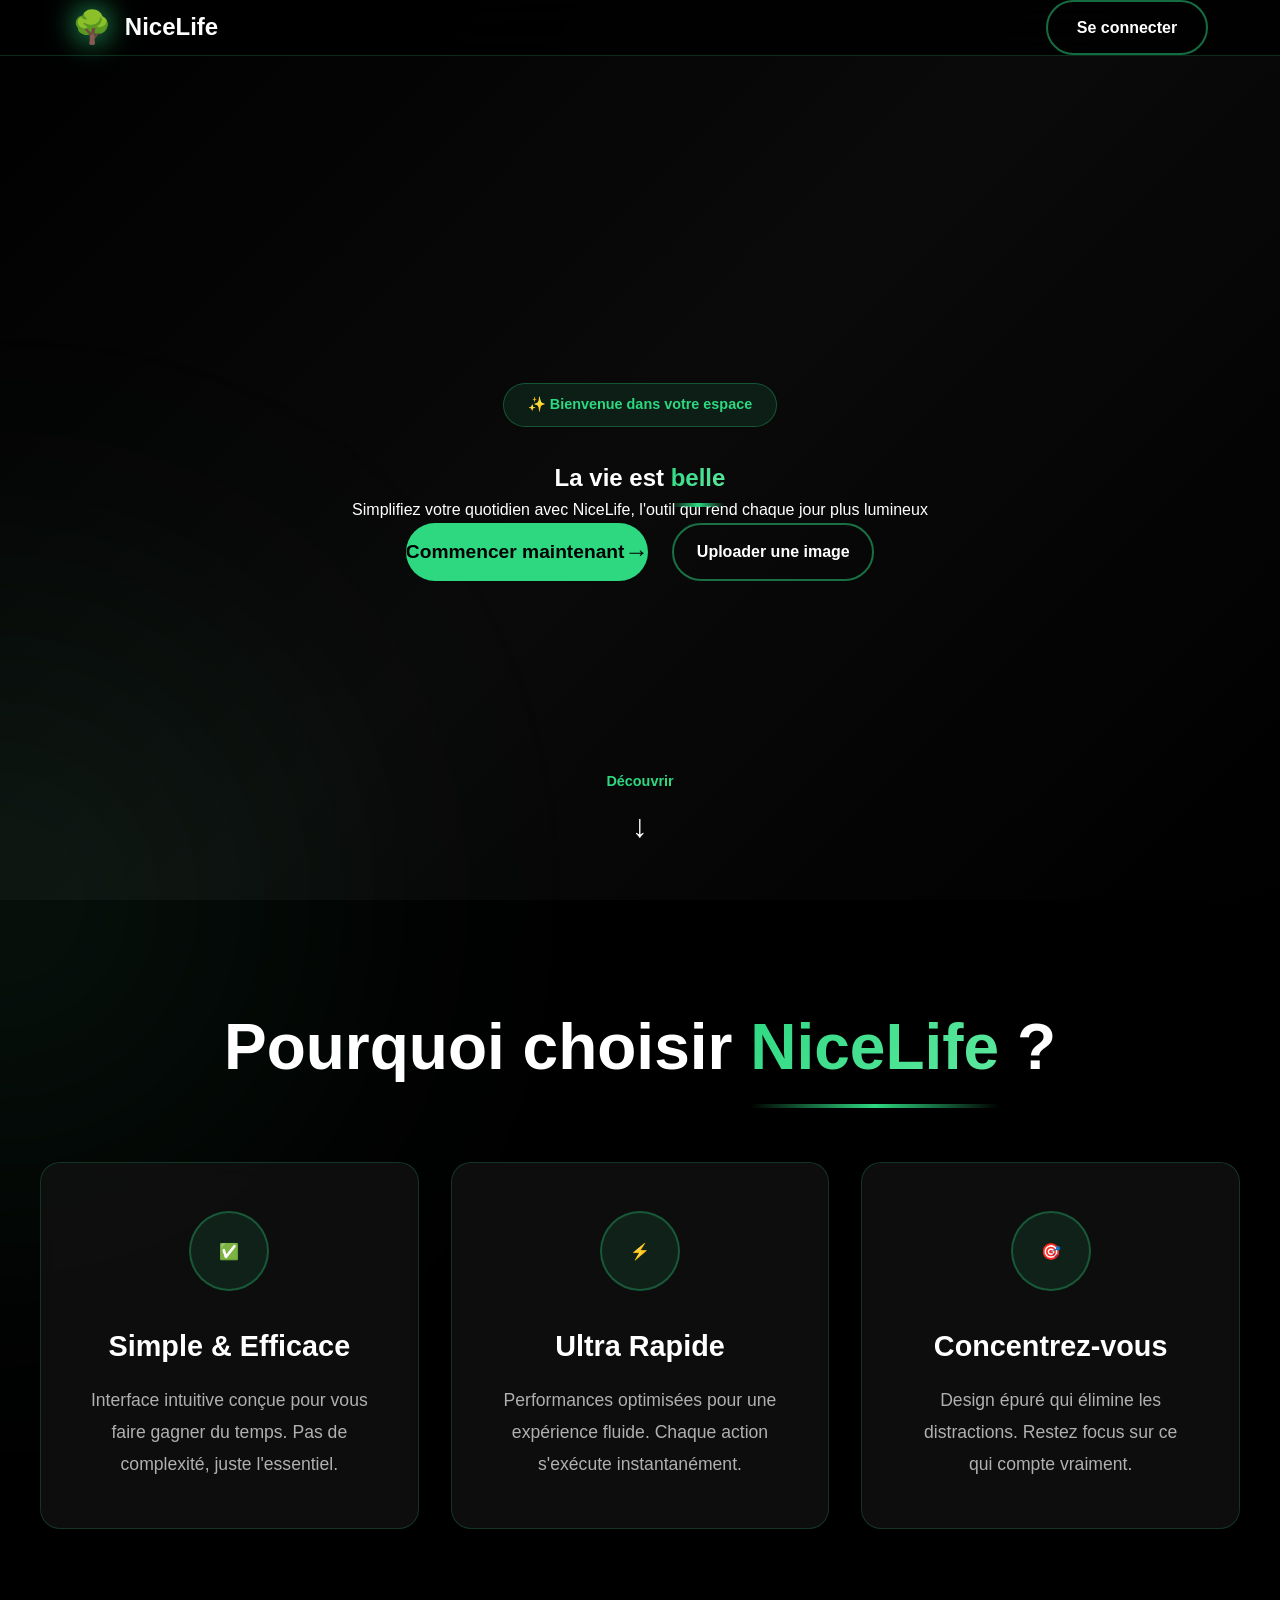
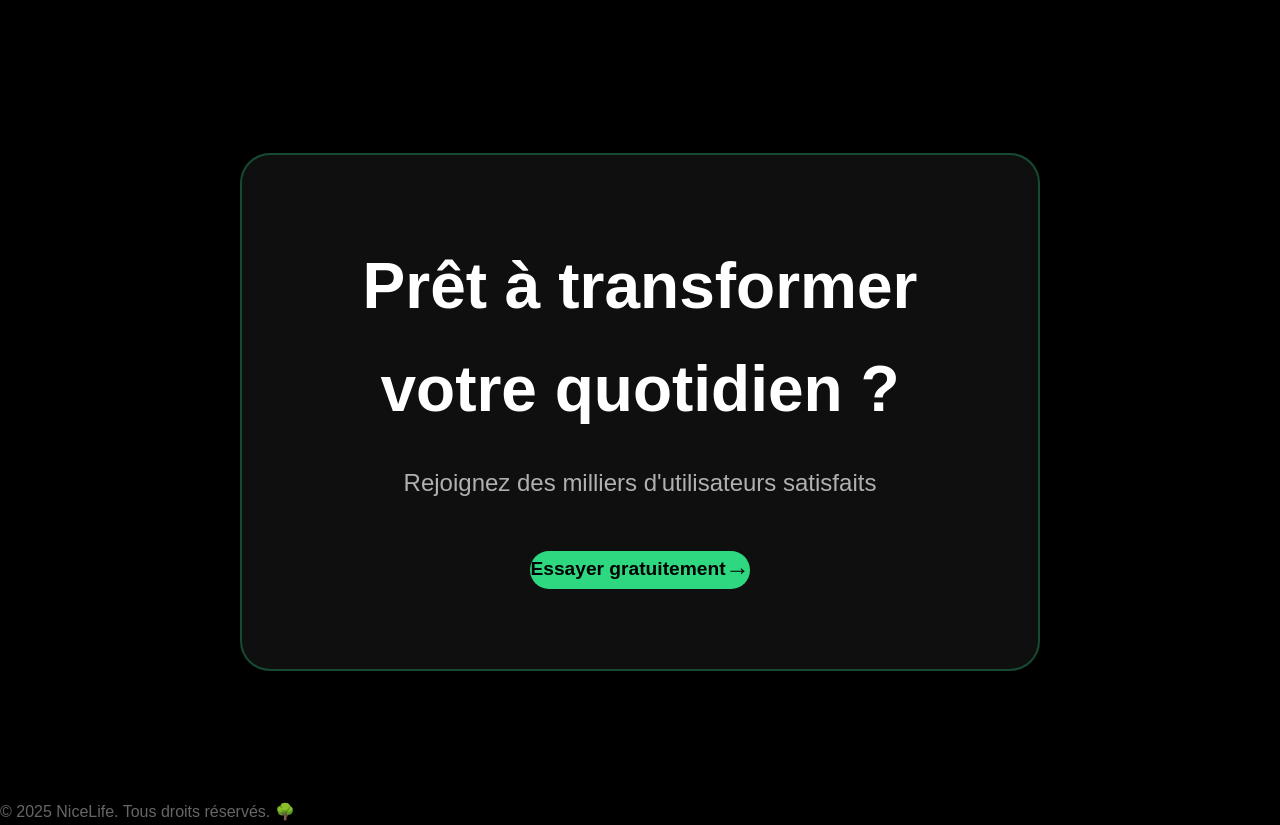
==== commit 170f5a1e: "delete" ====
--- a/website/home.html
+++ b/website/home.html
@@ -4,107 +4,764 @@
     <meta charset="UTF-8">
     <meta name="viewport" content="width=device-width, initial-scale=1.0">
     <title>NiceLife 🌳 - La vie est belle</title>
-    <link rel="stylesheet" href="/nicelife-style.css">
+    <style>
+        /* ============================================
+           VARIABLES & RESET
+           ============================================ */
+
+        * {
+            margin: 0;
+            padding: 0;
+            box-sizing: border-box;
+        }
+
+        body {
+            font-family: -apple-system, BlinkMacSystemFont, 'Segoe UI', 'Roboto', sans-serif;
+            background: #000000;
+            color: #FFFFFF;
+            overflow-x: hidden;
+            line-height: 1.6;
+        }
+
+        /* ============================================
+           EFFETS DE FOND ANIMÉS
+           ============================================ */
+
+        /* Gradient animé en arrière-plan */
+        .animated-bg {
+            position: fixed;
+            top: 0;
+            left: 0;
+            width: 100%;
+            height: 100%;
+            background: linear-gradient(135deg, #000000 0%, #0a0a0a 50%, #000000 100%);
+            z-index: 0;
+        }
+
+        /* Particules flottantes vertes */
+        .particles {
+            position: fixed;
+            top: 0;
+            left: 0;
+            width: 100%;
+            height: 100%;
+            pointer-events: none;
+            z-index: 1;
+            overflow: hidden;
+        }
+
+        .particle {
+            position: absolute;
+            width: 4px;
+            height: 4px;
+            background: #2DD881;
+            border-radius: 50%;
+            opacity: 0;
+            animation: float-up 20s infinite ease-in-out;
+            box-shadow: 0 0 10px #2DD881;
+        }
+
+        .particle:nth-child(1) { left: 10%; animation-delay: 0s; animation-duration: 15s; }
+        .particle:nth-child(2) { left: 20%; animation-delay: 2s; animation-duration: 18s; }
+        .particle:nth-child(3) { left: 30%; animation-delay: 4s; animation-duration: 16s; }
+        .particle:nth-child(4) { left: 40%; animation-delay: 6s; animation-duration: 20s; }
+        .particle:nth-child(5) { left: 50%; animation-delay: 8s; animation-duration: 17s; }
+        .particle:nth-child(6) { left: 60%; animation-delay: 3s; animation-duration: 19s; }
+        .particle:nth-child(7) { left: 70%; animation-delay: 5s; animation-duration: 21s; }
+        . particle:nth-child(8) { left: 80%; animation-delay: 7s; animation-duration: 16s; }
+        .particle:nth-child(9) { left: 90%; animation-delay: 9s; animation-duration: 18s; }
+        . particle:nth-child(10) { left: 15%; animation-delay: 1s; animation-duration: 22s; }
+
+        @keyframes float-up {
+            0% {
+                transform: translateY(100vh) translateX(0) scale(0);
+                opacity: 0;
+            }
+            10% {
+                opacity: 1;
+            }
+            50% {
+                transform: translateY(50vh) translateX(50px) scale(1);
+                opacity: 0. 8;
+            }
+            90% {
+                opacity: 1;
+            }
+            100% {
+                transform: translateY(-100vh) translateX(-50px) scale(0. 5);
+                opacity: 0;
+            }
+        }
+
+        /* Lueurs vertes pulsantes */
+        .glow {
+            position: fixed;
+            width: 800px;
+            height: 800px;
+            border-radius: 50%;
+            filter: blur(150px);
+            opacity: 0.15;
+            z-index: 0;
+            pointer-events: none;
+            animation: pulse 10s ease-in-out infinite;
+        }
+
+        . glow-1 {
+            background: radial-gradient(circle, #2DD881 0%, transparent 70%);
+            top: -400px;
+            right: -400px;
+        }
+
+        .glow-2 {
+            background: radial-gradient(circle, #5FE9A0 0%, transparent 70%);
+            bottom: -400px;
+            left: -400px;
+            animation-delay: 5s;
+        }
+
+        . glow-3 {
+            background: radial-gradient(circle, #1BA760 0%, transparent 70%);
+            top: 50%;
+            left: 50%;
+            transform: translate(-50%, -50%);
+            animation-delay: 2. 5s;
+        }
+
+        @keyframes pulse {
+            0%, 100% {
+                transform: scale(1);
+                opacity: 0.15;
+            }
+            50% {
+                transform: scale(1.3);
+                opacity: 0. 25;
+            }
+        }
+
+        /* ============================================
+           NAVBAR
+           ============================================ */
+
+        .navbar {
+            position: fixed;
+            top: 0;
+            left: 0;
+            right: 0;
+            background: rgba(0, 0, 0, 0.8);
+            backdrop-filter: blur(20px);
+            border-bottom: 1px solid rgba(45, 216, 129, 0.2);
+            padding: 1. 5rem 0;
+            z-index: 1000;
+            transition: all 0.3s ease;
+        }
+
+        .navbar.scrolled {
+            padding: 1rem 0;
+            background: rgba(0, 0, 0, 0. 95);
+            box-shadow: 0 4px 30px rgba(45, 216, 129, 0.1);
+        }
+
+        .nav-container {
+            max-width: 1200px;
+            margin: 0 auto;
+            padding: 0 2rem;
+            display: flex;
+            justify-content: space-between;
+            align-items: center;
+        }
+
+        .logo {
+            display: flex;
+            align-items: center;
+            gap: 0.8rem;
+            font-size: 1.5rem;
+            font-weight: 700;
+            cursor: pointer;
+            transition: transform 0.3s ease;
+        }
+
+        .logo:hover {
+            transform: scale(1.05);
+        }
+
+        .logo-icon {
+            font-size: 2rem;
+            filter: drop-shadow(0 0 15px #2DD881);
+            animation: rotate-slow 20s linear infinite;
+        }
+
+        @keyframes rotate-slow {
+            from { transform: rotate(0deg); }
+            to { transform: rotate(360deg); }
+        }
+
+        .nav-links {
+            display: flex;
+            gap: 1rem;
+        }
+
+        .btn-nav {
+            background: transparent;
+            color: #FFFFFF;
+            padding: 0.8rem 1.8rem;
+            border: 2px solid rgba(45, 216, 129, 0.5);
+            border-radius: 50px;
+            font-weight: 600;
+            font-size: 1rem;
+            cursor: pointer;
+            transition: all 0.4s ease;
+            position: relative;
+            overflow: hidden;
+            text-decoration: none;
+            display: inline-block;
+        }
+
+        .btn-nav::before {
+            content: '';
+            position: absolute;
+            top: 50%;
+            left: 50%;
+            width: 0;
+            height: 0;
+            background: #2DD881;
+            border-radius: 50%;
+            transform: translate(-50%, -50%);
+            transition: width 0.6s ease, height 0.6s ease;
+            z-index: -1;
+        }
+
+        . btn-nav:hover::before {
+            width: 300px;
+            height: 300px;
+        }
+
+        .btn-nav:hover {
+            color: #000000;
+            border-color: #2DD881;
+            transform: translateY(-3px);
+            box-shadow: 0 10px 30px rgba(45, 216, 129, 0.4);
+        }
+
+        /* ============================================
+           HERO SECTION
+           ============================================ */
+
+        .hero {
+            position: relative;
+            min-height: 100vh;
+            display: flex;
+            align-items: center;
+            justify-content: center;
+            text-align: center;
+            padding: 8rem 2rem 4rem;
+            z-index: 10;
+        }
+
+        .hero-content {
+            max-width: 900px;
+        }
+
+        .hero-badge {
+            display: inline-block;
+            background: rgba(45, 216, 129, 0.1);
+            border: 1px solid rgba(45, 216, 129, 0.3);
+            color: #2DD881;
+            padding: 0.6rem 1.5rem;
+            border-radius: 50px;
+            font-size: 0.9rem;
+            font-weight: 600;
+            margin-bottom: 2rem;
+            animation: fadeInDown 1s ease-out;
+        }
+
+        . hero-title {
+            font-size: clamp(3rem, 10vw, 6rem);
+            font-weight: 900;
+            line-height: 1.1;
+            margin-bottom: 2rem;
+            letter-spacing: -0.03em;
+            animation: fadeInUp 1s ease-out 0.2s backwards;
+        }
+
+        .gradient-text {
+            background: linear-gradient(135deg, #2DD881 0%, #5FE9A0 100%);
+            -webkit-background-clip: text;
+            -webkit-text-fill-color: transparent;
+            background-clip: text;
+            position: relative;
+            display: inline-block;
+        }
+
+        .gradient-text::after {
+            content: '';
+            position: absolute;
+            bottom: -10px;
+            left: 0;
+            right: 0;
+            height: 4px;
+            background: linear-gradient(90deg, transparent, #2DD881, transparent);
+            animation: shimmer 3s ease-in-out infinite;
+        }
+
+        @keyframes shimmer {
+            0%, 100% { opacity: 0.3; }
+            50% { opacity: 1; }
+        }
+
+        . hero-subtitle {
+            font-size: clamp(1.2rem, 3vw, 1.8rem);
+            color: #B0B0B0;
+            max-width: 700px;
+            margin: 0 auto 3rem;
+            animation: fadeInUp 1s ease-out 0.4s backwards;
+        }
+
+        .hero-buttons {
+            display: flex;
+            gap: 1.5rem;
+            justify-content: center;
+            flex-wrap: wrap;
+            animation: fadeInUp 1s ease-out 0.6s backwards;
+        }
+
+        .btn-primary {
+            background: #2DD881;
+            color: #000000;
+            padding: 1. 2rem 3rem;
+            border: none;
+            border-radius: 50px;
+            font-weight: 700;
+            font-size: 1.2rem;
+            cursor: pointer;
+            transition: all 0. 4s ease;
+            position: relative;
+            overflow: hidden;
+            text-decoration: none;
+            display: inline-flex;
+            align-items: center;
+            gap: 0. 8rem;
+        }
+
+        .btn-primary::before {
+            content: '';
+            position: absolute;
+            top: 0;
+            left: -100%;
+            width: 100%;
+            height: 100%;
+            background: linear-gradient(90deg, transparent, rgba(255, 255, 255, 0.3), transparent);
+            transition: left 0.5s ease;
+        }
+
+        .btn-primary:hover::before {
+            left: 100%;
+        }
+
+        .btn-primary:hover {
+            background: #5FE9A0;
+            transform: translateY(-5px);
+            box-shadow: 0 15px 40px rgba(45, 216, 129, 0.5);
+        }
+
+        .btn-arrow {
+            transition: transform 0.3s ease;
+            font-size: 1.5rem;
+        }
+
+        .btn-primary:hover .btn-arrow {
+            transform: translateX(5px);
+        }
+
+        /* ============================================
+           FEATURES SECTION
+           ============================================ */
+
+        .features {
+            position: relative;
+            padding: 6rem 2rem;
+            z-index: 10;
+        }
+
+        .features-container {
+            max-width: 1200px;
+            margin: 0 auto;
+        }
+
+        .section-title {
+            font-size: clamp(2.5rem, 6vw, 4rem);
+            font-weight: 800;
+            text-align: center;
+            margin-bottom: 4rem;
+        }
+
+        .features-grid {
+            display: grid;
+            grid-template-columns: repeat(auto-fit, minmax(300px, 1fr));
+            gap: 2rem;
+        }
+
+        .feature-card {
+            background: rgba(17, 17, 17, 0.8);
+            backdrop-filter: blur(10px);
+            border: 1px solid rgba(45, 216, 129, 0.2);
+            border-radius: 20px;
+            padding: 3rem;
+            transition: all 0.5s ease;
+            position: relative;
+            overflow: hidden;
+        }
+
+        .feature-card::before {
+            content: '';
+            position: absolute;
+            top: 0;
+            left: 0;
+            right: 0;
+            height: 3px;
+            background: linear-gradient(90deg, transparent, #2DD881, transparent);
+            transform: translateX(-100%);
+            transition: transform 0.8s ease;
+        }
+
+        .feature-card:hover::before {
+            transform: translateX(100%);
+        }
+
+        .feature-card:hover {
+            transform: translateY(-15px);
+            border-color: #2DD881;
+            box-shadow: 0 20px 50px rgba(45, 216, 129, 0.3);
+            background: rgba(45, 216, 129, 0.05);
+        }
+
+        .feature-icon {
+            width: 80px;
+            height: 80px;
+            display: flex;
+            align-items: center;
+            justify-content: center;
+            background: rgba(45, 216, 129, 0.1);
+            border: 2px solid rgba(45, 216, 129, 0.3);
+            border-radius: 50%;
+            font-size: 2. 5rem;
+            margin: 0 auto 2rem;
+            transition: all 0.5s ease;
+        }
+
+        .feature-card:hover .feature-icon {
+            background: rgba(45, 216, 129, 0. 2);
+            border-color: #2DD881;
+            transform: scale(1.2) rotate(10deg);
+            box-shadow: 0 0 40px rgba(45, 216, 129, 0.6);
+        }
+
+        .feature-title {
+            font-size: 1.8rem;
+            font-weight: 700;
+            margin-bottom: 1rem;
+            text-align: center;
+        }
+
+        .feature-description {
+            color: #B0B0B0;
+            text-align: center;
+            line-height: 1.8;
+            font-size: 1.1rem;
+        }
+
+        /* ============================================
+           CTA SECTION
+           ============================================ */
+
+        .cta {
+            position: relative;
+            padding: 8rem 2rem;
+            text-align: center;
+            z-index: 10;
+        }
+
+        .cta-box {
+            max-width: 800px;
+            margin: 0 auto;
+            background: rgba(17, 17, 17, 0.9);
+            backdrop-filter: blur(20px);
+            border: 2px solid rgba(45, 216, 129, 0.3);
+            border-radius: 30px;
+            padding: 5rem 3rem;
+            position: relative;
+            overflow: hidden;
+        }
+
+        .cta-box::before {
+            content: '';
+            position: absolute;
+            top: -50%;
+            left: -50%;
+            width: 200%;
+            height: 200%;
+            background: conic-gradient(
+                from 0deg,
+                transparent 0%,
+                rgba(45, 216, 129, 0. 1) 25%,
+                transparent 50%,
+                rgba(45, 216, 129, 0.1) 75%,
+                transparent 100%
+            );
+            animation: rotate-gradient 8s linear infinite;
+        }
+
+        @keyframes rotate-gradient {
+            from { transform: rotate(0deg); }
+            to { transform: rotate(360deg); }
+        }
+
+        .cta-content {
+            position: relative;
+            z-index: 1;
+        }
+
+        .cta-title {
+            font-size: clamp(2.5rem, 6vw, 4rem);
+            font-weight: 800;
+            margin-bottom: 1.5rem;
+        }
+
+        .cta-subtitle {
+            font-size: clamp(1.2rem, 3vw, 1.5rem);
+            color: #B0B0B0;
+            margin-bottom: 3rem;
+        }
+
+        /* ============================================
+           FOOTER
+           ============================================ */
+
+        . footer {
+            position: relative;
+            padding: 3rem 2rem;
+            border-top: 1px solid rgba(45, 216, 129, 0.2);
+            text-align: center;
+            z-index: 10;
+        }
+
+        .footer-text {
+            color: #666666;
+            font-size: 1rem;
+        }
+
+        /* ============================================
+           ANIMATIONS
+           ============================================ */
+
+        @keyframes fadeInUp {
+            from {
+                opacity: 0;
+                transform: translateY(50px);
+            }
+            to {
+                opacity: 1;
+                transform: translateY(0);
+            }
+        }
+
+        @keyframes fadeInDown {
+            from {
+                opacity: 0;
+                transform: translateY(-30px);
+            }
+            to {
+                opacity: 1;
+                transform: translateY(0);
+            }
+        }
+
+        /* ============================================
+           RESPONSIVE
+           ============================================ */
+
+        @media (max-width: 768px) {
+            .hero {
+                padding: 6rem 1rem 3rem;
+            }
+
+            .hero-buttons {
+                flex-direction: column;
+                align-items: center;
+            }
+
+            .features-grid {
+                grid-template-columns: 1fr;
+            }
+
+            .nav-links {
+                gap: 0.5rem;
+            }
+
+            .btn-nav {
+                padding: 0.6rem 1.2rem;
+                font-size: 0.9rem;
+            }
+
+            .cta-box {
+                padding: 3rem 1.5rem;
+            }
+
+            .particle:nth-child(n+6) {
+                display: none;
+            }
+        }
+
+        /* ============================================
+           SCROLL INDICATOR
+           ============================================ */
+
+        .scroll-indicator {
+            position: absolute;
+            bottom: 3rem;
+            left: 50%;
+            transform: translateX(-50%);
+            display: flex;
+            flex-direction: column;
+            align-items: center;
+            gap: 0.5rem;
+            opacity: 0. 6;
+            animation: bounce 2s infinite;
+        }
+
+        .scroll-indicator span {
+            color: #2DD881;
+            font-size: 0.9rem;
+            font-weight: 600;
+        }
+
+        .scroll-arrow {
+            font-size: 2rem;
+        }
+
+        @keyframes bounce {
+            0%, 100% { transform: translateX(-50%) translateY(0); }
+            50% { transform: translateX(-50%) translateY(10px); }
+        }
+    </style>
 </head>
-
+<script>
+    document.addEventListener("DOMContentLoaded", function () {
+        // Lire et décoder les cookies
+        const cookies = document.cookie.split("; ").reduce((acc, cookie) => {
+            const [key, value] = cookie.split("=");
+            acc[key] = decodeURIComponent(value);
+            return acc;
+        }, {});
+
+        // Extraire le cookie 'username'
+        const username = cookies["username"];
+
+        if (username) {
+            // Afficher le username s'il existe
+            const welcomeUsername = document.getElementById("welcome-username");
+            welcomeUsername.textContent = `👤 ${username}`;
+            welcomeUsername.classList.remove("hidden");
+        }
+    });
+</script>
 <body>
-    <!-- Particules animées en fond -->
+    <!-- Arrière-plan animé -->
+    <div class="animated-bg"></div>
+
+    <!-- Particules flottantes -->
     <div class="particles">
-        <span></span>
-        <span></span>
-        <span></span>
-        <span></span>
-        <span></span>
+        <div class="particle"></div>
+        <div class="particle"></div>
+        <div class="particle"></div>
+        <div class="particle"></div>
+        <div class="particle"></div>
+        <div class="particle"></div>
+        <div class="particle"></div>
+        <div class="particle"></div>
+        <div class="particle"></div>
+        <div class="particle"></div>
     </div>
 
-    <!-- Effets lumineux verts -->
+    <!-- Lueurs vertes -->
     <div class="glow glow-1"></div>
     <div class="glow glow-2"></div>
+    <div class="glow glow-3"></div>
 
     <!-- NAVBAR -->
-    <nav class="navbar">
-        <div class="container">
-            <!-- Logo -->
+    <nav class="navbar" id="navbar">
+        <div class="nav-container">
             <div class="logo">
                 <span class="logo-icon">🌳</span>
-                <span class="logo-text">NiceLife</span>
+                <span>NiceLife</span>
             </div>
-
-            <!-- Liens de navigation -->
             <div class="nav-links">
                 <a href="/login.py" class="btn-nav">Se connecter</a>
-                <!-- Bouton ajouté pour accéder à la page d'upload -->
-                <a href="/upload" class="btn-nav">Uploader</a>
             </div>
         </div>
     </nav>
 
     <!-- HERO -->
     <section class="hero">
-        <div class="container">
-            <!-- Titre principal -->
+        <div class="hero-content">
+            <div class="hero-badge">✨ Bienvenue dans votre espace</div>
+                <span id="welcome-username" class="username hidden"></span>
             <h1 class="hero-title">
-                La vie est <span class="highlight">belle</span>
+                La vie est <span class="gradient-text">belle</span>
             </h1>
 
-            <!-- Sous-titre -->
             <p class="hero-subtitle">
-                Un outil pour vous aider à simplifier votre vie
+                Simplifiez votre quotidien avec NiceLife, l'outil qui rend chaque jour plus lumineux
             </p>
 
-            <!-- Boutons principaux -->
-            <div style="display:inline-flex; gap:12px; align-items:center; justify-content:center;">
-              <a href="/login.py" class="btn-primary">
-                  Essayer maintenant
-                  <span class="btn-arrow">→</span>
-              </a>
-              <!-- Bouton ajouté pour accéder à la page d'upload -->
-              <a href="/upload" class="btn-nav" style="padding:0.9rem 1.4rem; border-radius:50px;">
+            <div class="hero-buttons">
+                <a href="/login.py" class="btn-primary">
+                    Commencer maintenant
+                    <span class="btn-arrow">→</span>
+                </a>
+              <a href="/upload.html" class="btn-nav" style="padding:0.9rem 1.4rem; border-radius:50px;">
                 Uploader une image
               </a>
             </div>
         </div>
+
+        <div class="scroll-indicator">
+            <span>Découvrir</span>
+            <div class="scroll-arrow">↓</div>
+        </div>
     </section>
 
     <!-- FEATURES -->
     <section class="features">
-        <div class="container">
-            <h2 class="section-title">Simplifiez votre quotidien</h2>
+        <div class="features-container">
+            <h2 class="section-title">
+                Pourquoi choisir <span class="gradient-text">NiceLife</span> ?
+            </h2>
 
             <div class="features-grid">
-                <!-- Feature 1 -->
                 <div class="feature-card">
-                    <div class="feature-icon">
-                        <span>✅</span>
-                    </div>
-                    <h3 class="feature-title">Organisez en un clin d'œil</h3>
+                    <div class="feature-icon">✅</div>
+                    <h3 class="feature-title">Simple & Efficace</h3>
                     <p class="feature-description">
-                        Créez et gérez vos tâches quotidiennes sans effort.
-                        Tout est à portée de main.
+                        Interface intuitive conçue pour vous faire gagner du temps.
+                        Pas de complexité, juste l'essentiel.
                     </p>
                 </div>
 
-                <!-- Feature 2 -->
                 <div class="feature-card">
-                    <div class="feature-icon">
-                        <span>⚡</span>
-                    </div>
-                    <h3 class="feature-title">Rapide comme l'éclair</h3>
+                    <div class="feature-icon">⚡</div>
+                    <h3 class="feature-title">Ultra Rapide</h3>
                     <p class="feature-description">
-                        Interface ultra-réactive.  Ajoutez une tâche en 2 secondes,
-                        consultez votre liste instantanément.
+                        Performances optimisées pour une expérience fluide.
+                        Chaque action s'exécute instantanément.
                     </p>
                 </div>
 
-                <!-- Feature 3 -->
                 <div class="feature-card">
-                    <div class="feature-icon">
-                        <span>🎯</span>
-                    </div>
-                    <h3 class="feature-title">Simplicité avant tout</h3>
+                    <div class="feature-icon">🎯</div>
+                    <h3 class="feature-title">Concentrez-vous</h3>
                     <p class="feature-description">
-                        Pas de fonctionnalités inutiles. Juste l'essentiel
-                        pour vous faciliter la vie.
+                        Design épuré qui élimine les distractions.
+                        Restez focus sur ce qui compte vraiment.
                     </p>
                 </div>
             </div>
@@ -113,23 +770,53 @@
 
     <!-- CTA -->
     <section class="cta">
-        <div class="container">
-            <h2 class="cta-title">Prêt à simplifier votre vie ?</h2>
-            <p class="cta-subtitle">Inscription gratuite et rapide</p>
-            <a href="/login.py" class="btn-cta">
-                Commencer maintenant
-                <span class="btn-arrow">→</span>
-            </a>
+        <div class="cta-box">
+            <div class="cta-content">
+                <h2 class="cta-title">Prêt à transformer votre quotidien ?</h2>
+                <p class="cta-subtitle">Rejoignez des milliers d'utilisateurs satisfaits</p>
+                <a href="/login.py" class="btn-primary">
+                    Essayer gratuitement
+                    <span class="btn-arrow">→</span>
+                </a>
+            </div>
         </div>
     </section>
 
     <!-- FOOTER -->
     <footer class="footer">
-        <div class="container">
-            <p class="footer-text">© 2025 La Vie Est Belle. Tous droits réservés.</p>
-        </div>
+        <p class="footer-text">© 2025 NiceLife.  Tous droits réservés.  🌳</p>
     </footer>
 
+    <!-- JavaScript pour effet navbar au scroll -->
+    <script>
+        window.addEventListener('scroll', () => {
+            const navbar = document.getElementById('navbar');
+            if (window.scrollY > 50) {
+                navbar.classList.add('scrolled');
+            } else {
+                navbar.classList.remove('scrolled');
+            }
+        });
+
+        // Ajout pour afficher le cookie 'username' dynamiquement
+        document.addEventListener("DOMContentLoaded", function () {
+            // Lire et décoder les cookies
+            const cookies = document.cookie.split("; ").reduce((acc, cookie) => {
+                const [key, value] = cookie.split("=");
+                acc[key] = decodeURIComponent(value);
+                return acc;
+            }, {});
+
+            // Extraire le cookie 'username'
+            const username = cookies["username"];
+
+            if (username) {
+                // Afficher le username s'il existe
+                const welcomeUsername = document.getElementById("welcome-username");
+                welcomeUsername.textContent = `👤 ${username}`;
+                welcomeUsername.classList.remove("hidden");
+            }
+        });
+    </script>
 </body>
 </html>
-```
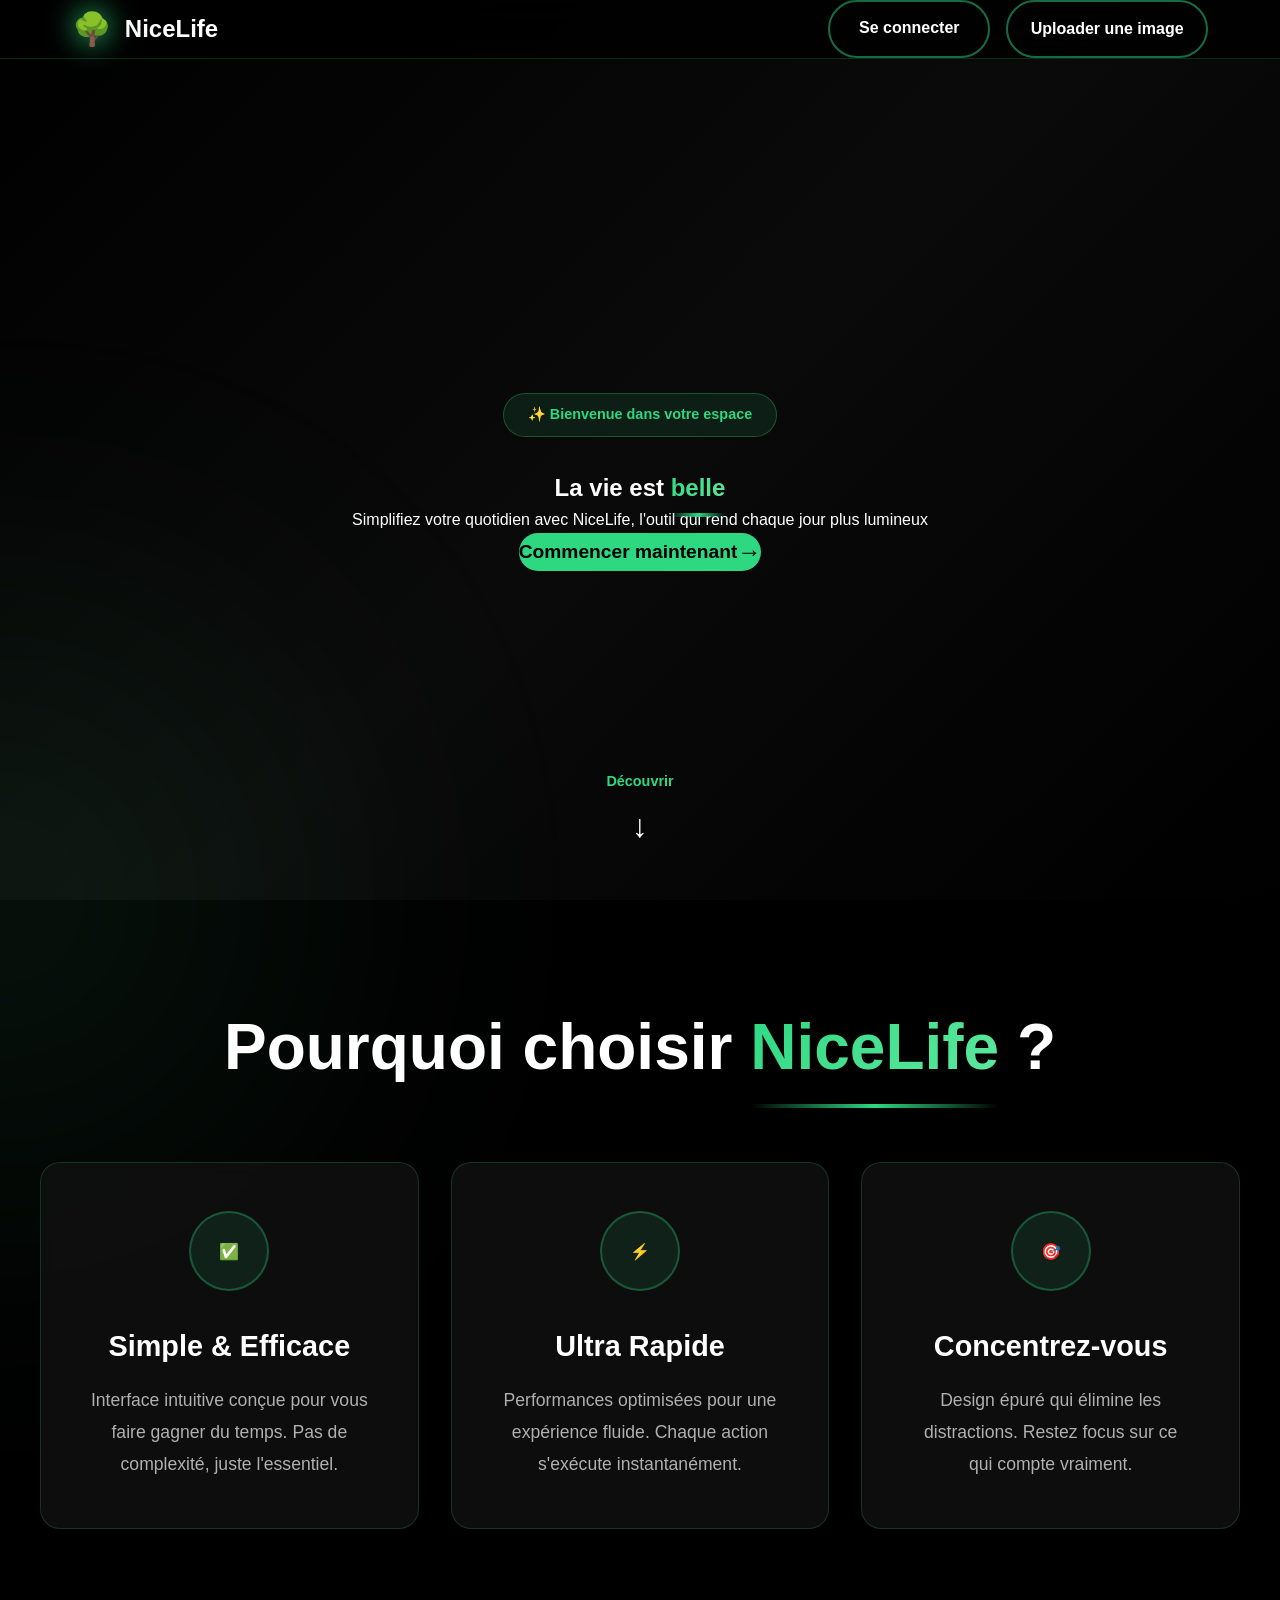
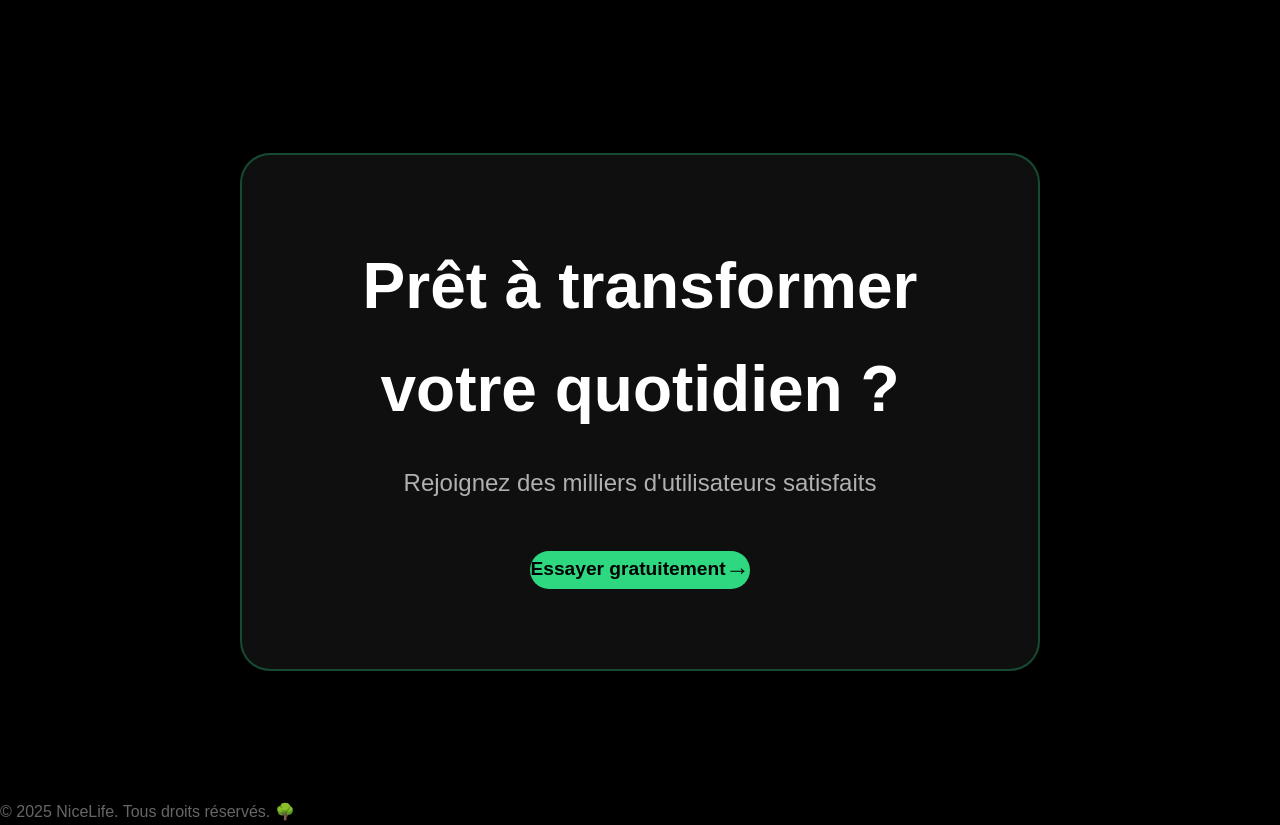
==== commit 4532a951: "merge parsing" ====
--- a/website/home.html
+++ b/website/home.html
@@ -696,6 +696,9 @@
             </div>
             <div class="nav-links">
                 <a href="/login.py" class="btn-nav">Se connecter</a>
+                <a href="/upload.html" class="btn-nav" style="padding:0.9rem 1.4rem; border-radius:50px;">
+                    Uploader une image
+                </a>
             </div>
         </div>
     </nav>
@@ -718,9 +721,6 @@
                     Commencer maintenant
                     <span class="btn-arrow">→</span>
                 </a>
-              <a href="/upload.html" class="btn-nav" style="padding:0.9rem 1.4rem; border-radius:50px;">
-                Uploader une image
-              </a>
             </div>
         </div>
 
